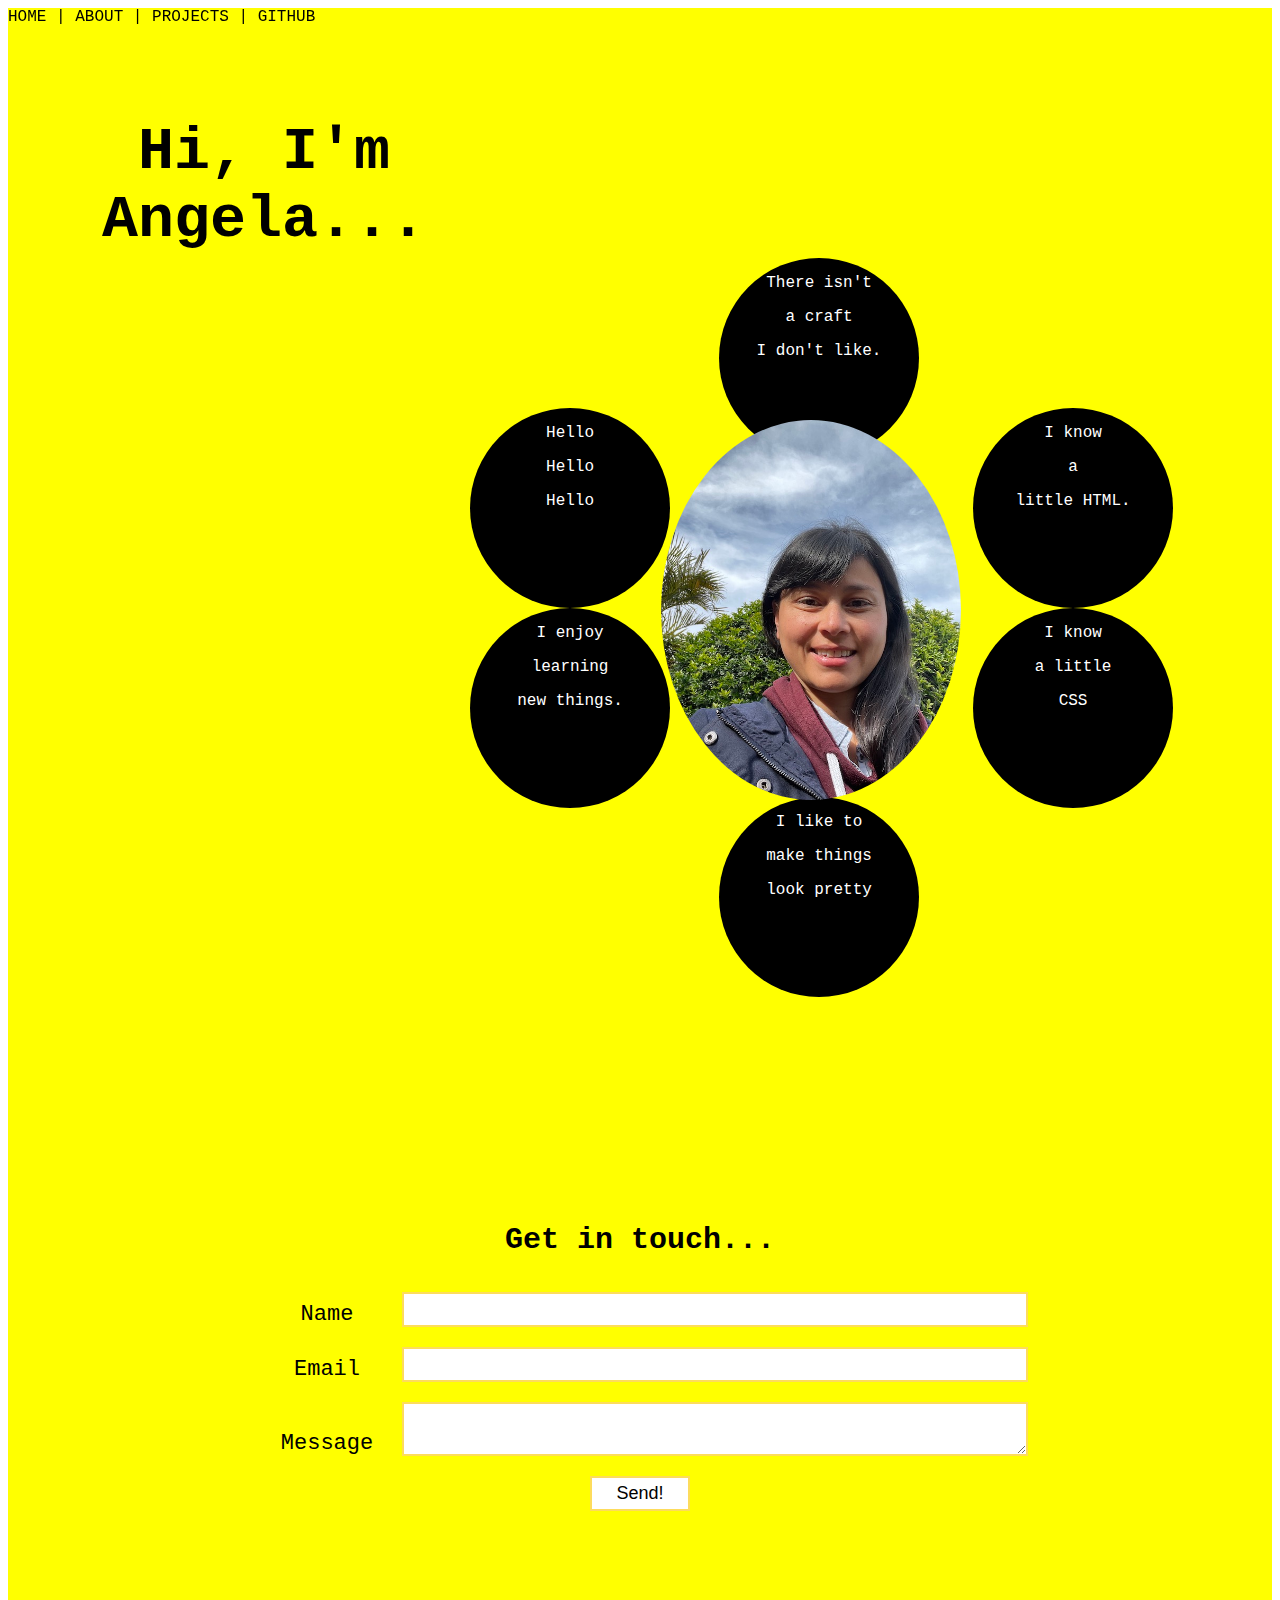
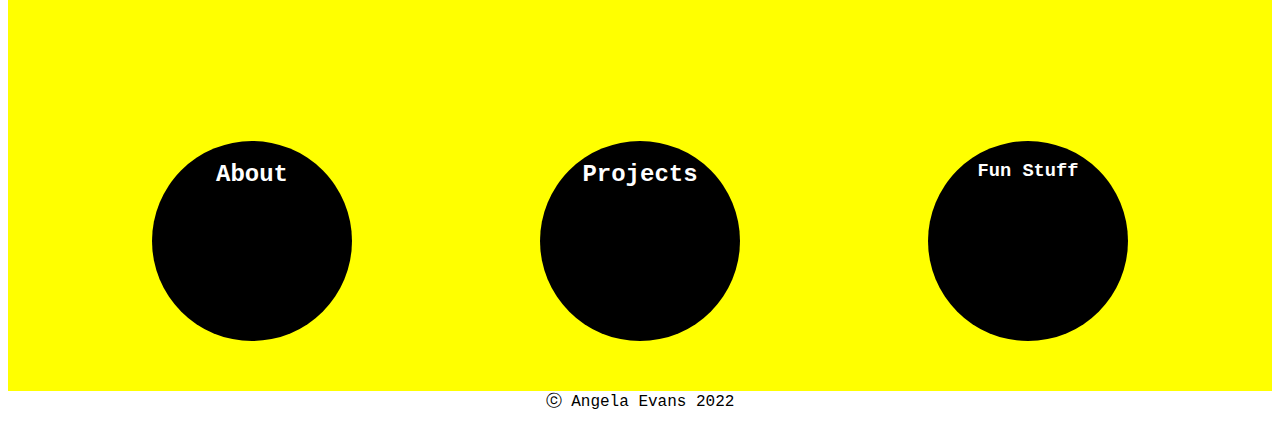
==== index.html @ 1598e125 "Final changes" ====
<!DOCTYPE html>
<html lang="en">
    <head>
        <meta charset="UTF-8">
        <meta http-equiv="X-UA-Compatible" content="IE=edge">
        <meta name="viewport" content="width=device-width, initial-scale=1.0">
        <title>Portfolio - Angela Evans</title>
        <link rel="stylesheet" href="styles.css" />
    </head>

    <body>
        <header>
            <nav>
                <a href="index.html">HOME</a> |
                <a href="about.html"> ABOUT </a> |
                <a href="projects.html"> PROJECTS </a> |
                <a href="https://github.com/Angela11223344/Angela11223344.github.io.git"> GITHUB <a> 
            </nav>
        </header>
    <main>
        <section class="intro">
            <div id="header-text">
                <h1> Hi, I'm Angela...</h1>
            </div>

            <section id="top" class="outer">
                <div class="circle"> 
                    <p>Hello</p>
                    <p>Hello</p> 
                    <p>Hello</p>
                </div>
               
                <div class="circle">
                    <p>I enjoy</p>
                    <p>learning</p>
                    <p>new things.</p>
                </div>
            </section>

            <section class="middle">
                <div class="circle">
                    <p>There isn't</p>
                    <p>a craft</p>
                    <p>I don't like.</p>
                </div>
                <div class="middle-div">
                <img src="Images/angela.JPG" alt="Angela">
                </div>
                <div class="circle">
                    <p>I like to</p>
                    <p>make things</p>
                    <p>look pretty</p>
                </div>
            </section>

            <section id="bottom" class="outer">
            <div class="circle">
                <p>I know</p>
                <p>a</p>
                <p>little HTML.</p>
            </div>
            <div class="circle">
                <p>I know</p>
                <p>a little</p>
                <p>CSS</p>
            </div>
            </section>

        </section>

        <section id="form-background">
            <h2> Get in touch... </h2>
                <form action="" method="">
                    <div class="form-item">        
                        <label for="name">Name</label>        
                        <input type="text" id="name" name="name">    
                        </div>    
                    <div class="form-item">        
                        <label for="mail">Email</label>        
                        <input type="email" id="mail" name="email">    
                    </div>    
                    <div class="form-item">        
                        <label for="message">Message</label>        
                        <textarea id="message" name="message"></textarea>
                    </div>
                    <div class="form-item">
                        <button type= submit">Send!</button>
                    </div>
                </form>
        </section>

        <section class="page-links">
            <div class="circle-link">
        <h2> About </h2>       
            </div>

            <div class="circle-link">    
        <h2> Projects </h2>        
            </div>

            <div class="circle-link">
        <h3> Fun Stuff </h3>

            </div>
        </section>

    </body>

    </main>

    <footer> ⓒ Angela Evans 2022 </footer>
    
</html>
---- styles.css ----
html {
    font-family: 'Courier New', Courier, monospace;
}

nav {
    position: fixed;
}

nav a {
    text-decoration: none;
    color: black;
}

#header-text {
    color: black;
    font-size: 30px;
    text-align: center;
    padding: 20px;
}

.intro {
    /*background-image: linear-gradient( #b4ffe5, blue);*/
    background-color: yellow;
    height: 120vh;
    padding: 50px;
    display: flex;
}

.circle {
    border-radius: 50%;
    width: 200px;
    height: 200px;
    background-color: black;
    color: white;
    text-align: center;
    display: inline-block;
}

.circle-link {
    border-radius: 50%;
    width: 200px;
    height: 200px;
    background-color: black;
    color: white;
    text-align: center;
    display: inline-block;
}

img {
    border-radius: 50%;
    height: 380px;
    width: 300px;
    left: -30px;
    padding: 2px;
    margin-top: -40px;
    margin-left: -30px;
    margin-right: -20px;
    margin-bottom: -10px;
    z-index: 6;
    position: relative;
}

.middle {
    z-index: 6;
    justify-content: space-between;
    margin: 200px auto 50px auto;
}

.outer {
    justify-content: space-around;
    margin: 20px auto 20px auto; 
}

#top {
    justify-content: space-around;
    margin: 350px auto 400px auto;
}

#bottom {
    justify-content: space-around;
    margin: 350px auto 400px auto;
   
}

.page-links {
    display: flex;
    justify-content: space-around;
    align-items: flex-end;
    background-color: yellow;
    height: 40vh;
    padding: 50px;
}

#form-background {
    background-color: yellow;
    padding: 10px;
    font-size: 20px;
    text-align: center;
}

form {
    width: auto;
    background-color: yellow;
}

.form-item {
    display: flex;
    justify-content: center;
    align-items: flex-end;
    padding: 10px;
}

.form-item label {
    flex-basis: 150px;
    font-size: 22px;
}

.form-item input,
.form-item textarea {
    flex-basis: 50%;
    border: 2px solid #FDDC5C;
}

.form-item input:hover,
.form-item textarea:hover {
    border: 2px solid black;
}

.form-item input,
.form-item textarea,
.form-item button {
    border: 2px solid #FDDC5C;
    background-color: #FFF;
    padding: 5px;
    font-size: 18px;
}

.form-item button:hover {
    border: 2px solid black;
    background-color: black;
    color: #FFF;
}

.form-item button {
    width: 100px;
}

footer {
    text-align: center;
}

/* Projects Page CSS*/

 .background {
    background-color: yellow;
}

#projects {
    display: flex;
    justify-content: center;
    align-content: space-around;
}

/* About-page*/

#about-text {
    text-align: center;
    font-size: 30px;
    padding: 50px;
}

@media (max-width: 600px) {
    
    nav {
        font-size: 8px;
    }

    #header-text {
        font-size: 15px;
    }

    .circle {
        width: 90px;
        height: 90px;
        font-size: 10px;
        text-align: center;
    }

    .circle-link {
        width: 90px;
        height: 90px;
        font-size: 5px;
        text-align: center;
    }

    .intro {
        /*background-image: linear-gradient( #b4ffe5, blue);*/
        background-color: yellow;
        height: 100vh;
        padding: 50px;
    }

    img {
        height: 150px;
        width: 110px;
        top: 200px;
        left: 190px;
        margin-top: -200px;
        margin-left: -180px;
        margin-right: 50px;
        margin-bottom: 190px;
        z-index: 6;
        position: relative;
    }

    .middle {
        margin-top: 110px;
        margin-left: -760px;
    }

    #top {
        margin-top: 200px;
        margin-right: 470px;
    }

    #bottom {
        margin-top: 200px;
        margin-left: -150px;
   
}

#page-links {
    display:flex;
    justify-content: space-around;
}

footer {
    font-size: 10px;
}

}    

@media (min-width: 900px)  {

    #page-links {
        display: flex;
        align-items: center;
        justify-content: space-around;
        align-items: flex-end;
    }
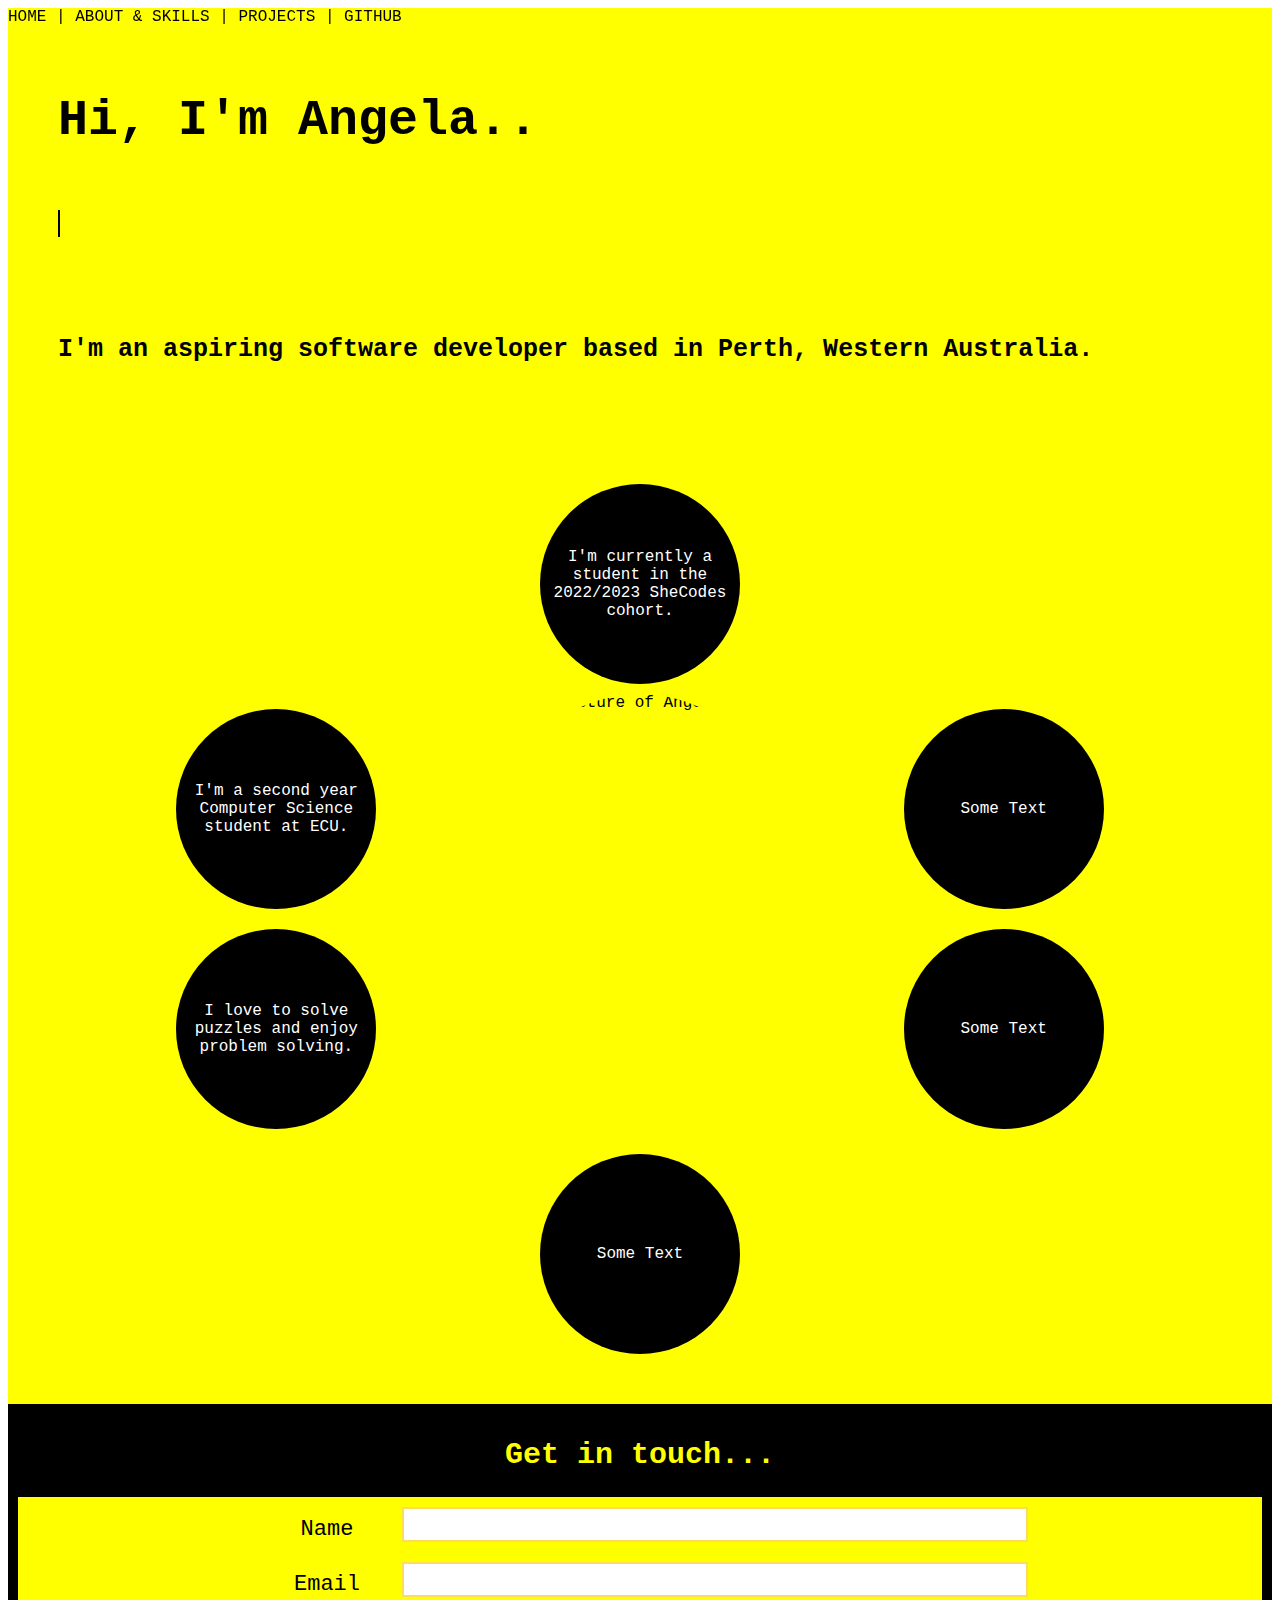
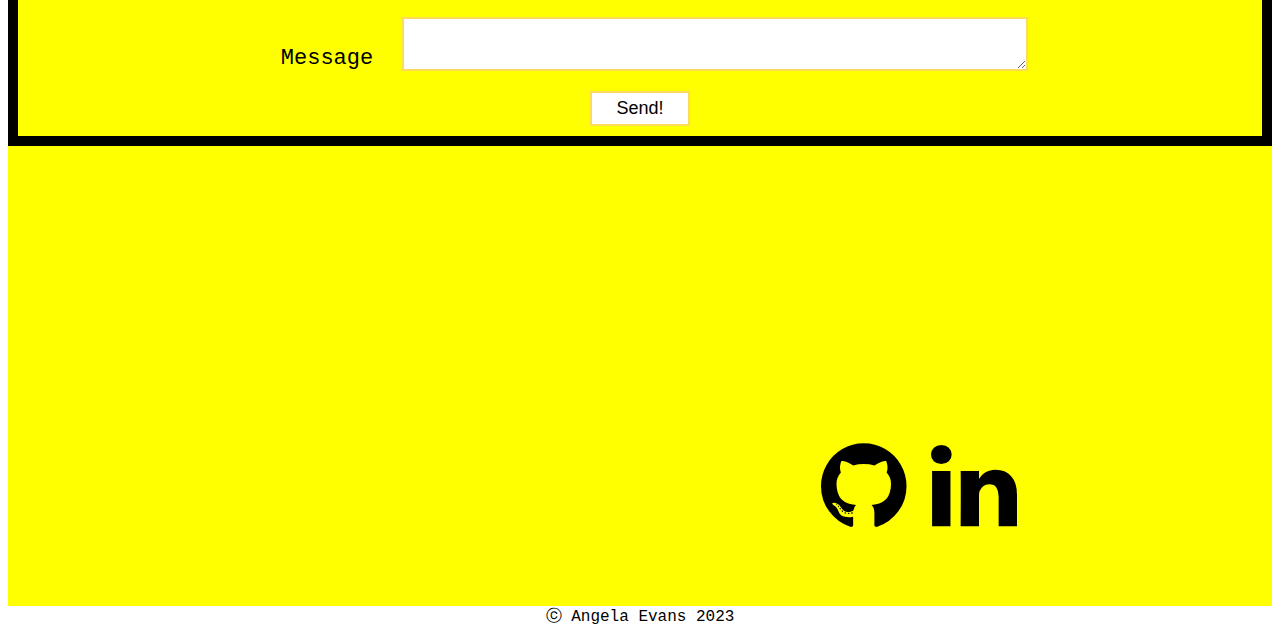
==== commit 46c069e0: "updated portfolio" ====
--- a/index.html
+++ b/index.html
@@ -6,66 +6,64 @@
         <meta name="viewport" content="width=device-width, initial-scale=1.0">
         <title>Portfolio - Angela Evans</title>
         <link rel="stylesheet" href="styles.css" />
+        <link rel="stylesheet" href="https://cdnjs.cloudflare.com/ajax/libs/font-awesome/4.7.0/css/font-awesome.min.css">
     </head>
 
     <body>
         <header>
             <nav>
                 <a href="index.html">HOME</a> |
-                <a href="about.html"> ABOUT </a> |
+                <a href="about.html"> ABOUT & SKILLS </a> |
                 <a href="projects.html"> PROJECTS </a> |
                 <a href="https://github.com/Angela11223344/Angela11223344.github.io.git"> GITHUB <a> 
             </nav>
         </header>
     <main>
-        <section class="intro">
-            <div id="header-text">
-                <h1> Hi, I'm Angela...</h1>
+        <section>
+            <div class="intro-text">
+                <h1> Hi, I'm Angela..</h1>
+            </div>
+            <div class="intro-text container">
+                <p class="typed"> ..and welcome to my portfolio page!</p>
+
+            </div>
+            <div>
+                <h2 class="intro-text"> I'm an aspiring software developer based in Perth, Western Australia.</h2>
+            </div>
+            <div class="row-1">
+                <div class="circle grow"> 
+                    <p>I'm currently a student in the 2022/2023 SheCodes cohort.</p>
+                </div>
+            </div>
+            <div class="row-2">
+                <div class="circle-col">
+                    <div class="circle grow">
+                        <p>I'm a second year Computer Science student at ECU.</p>
+                    </div>
+                    <div class="circle grow">
+                        <p>I love to solve puzzles and enjoy problem solving.</p>
+                    </div>
+                </div>
+
+                <div class="center-img">
+                    <img src="Images/angela2.jpeg" alt="Profile picture of Angela Evans">
+                </div>
+
+                <div class="circle-col">
+                    <div class="circle grow">
+                        <p>Some Text</p>
+                    </div>
+                    <div class="circle grow">
+                        <p>Some Text</p>
+                    </div>
+                </div>
             </div>
 
-            <section id="top" class="outer">
-                <div class="circle"> 
-                    <p>Hello</p>
-                    <p>Hello</p> 
-                    <p>Hello</p>
+            <div class="row-1">
+                <div class="circle grow">
+                <p>Some Text</p>
                 </div>
-               
-                <div class="circle">
-                    <p>I enjoy</p>
-                    <p>learning</p>
-                    <p>new things.</p>
-                </div>
-            </section>
-
-            <section class="middle">
-                <div class="circle">
-                    <p>There isn't</p>
-                    <p>a craft</p>
-                    <p>I don't like.</p>
-                </div>
-                <div class="middle-div">
-                <img src="Images/angela.JPG" alt="Angela">
-                </div>
-                <div class="circle">
-                    <p>I like to</p>
-                    <p>make things</p>
-                    <p>look pretty</p>
-                </div>
-            </section>
-
-            <section id="bottom" class="outer">
-            <div class="circle">
-                <p>I know</p>
-                <p>a</p>
-                <p>little HTML.</p>
             </div>
-            <div class="circle">
-                <p>I know</p>
-                <p>a little</p>
-                <p>CSS</p>
-            </div>
-            </section>
-
         </section>
 
         <section id="form-background">
@@ -84,30 +82,29 @@
                         <textarea id="message" name="message"></textarea>
                     </div>
                     <div class="form-item">
-                        <button type= submit">Send!</button>
+                        <button type="submit">Send!</button>
                     </div>
                 </form>
         </section>
 
+
         <section class="page-links">
-            <div class="circle-link">
-        <h2> About </h2>       
+            <div class="center-icons">
+                <div>
+                    <a href="https://github.com/Angela11223344"><i class="fa fa-github fa_custom fa"></i>      
+                </div>
+
+                <div>
+                <a href="www.linkedin.com/in/angela-evans-5bba58257" class="fa fa-linkedin"></a>
+                </div>
             </div>
 
-            <div class="circle-link">    
-        <h2> Projects </h2>        
-            </div>
-
-            <div class="circle-link">
-        <h3> Fun Stuff </h3>
-
-            </div>
         </section>
 
     </body>
 
     </main>
 
-    <footer> ⓒ Angela Evans 2022 </footer>
+    <footer> ⓒ Angela Evans 2023 </footer>
     
 </html>--- a/styles.css
+++ b/styles.css
@@ -18,12 +18,44 @@
     padding: 20px;
 }
 
-.intro {
+.intro-text {
     /*background-image: linear-gradient( #b4ffe5, blue);*/
     background-color: yellow;
-    height: 120vh;
-    padding: 50px;
-    display: flex;
+    height: 12vh;
+    padding: 10px;
+    display: flex;
+    font-size: 25px;
+}
+
+.container{
+    display: inline-block;
+    font-family: "Courier New";
+    font-size: 24px;
+}
+  
+.typed {
+    overflow: hidden;
+    white-space: nowrap;
+    border-right: 2px solid;
+    width: 0;
+    animation: typing 2.5s steps(30, end) forwards, blinking 1s infinite;
+}
+    
+@keyframes typing {
+    from { width: 0 }
+    to { width: 100% }
+}
+
+@keyframes blinking {
+    0% {border-color: transparent}
+    50% {border-color: black}
+    100% {border-color: transparent}
+}
+  
+
+section {
+    background-color: yellow;
+    padding: 40px;
 }
 
 .circle {
@@ -33,7 +65,50 @@
     background-color: black;
     color: white;
     text-align: center;
-    display: inline-block;
+    display: flex;
+    align-items: center;
+    justify-content: center;
+    margin: 10px;
+}
+
+.row-1 {
+    display: flex;
+    justify-content: center;
+}
+
+.row-2 {
+    display: flex;
+    justify-content: space-around;
+    align-items: center;
+    max-width: 1000px;
+    margin: auto;
+}
+
+.row-2 .circle-col {
+    display:flex;
+    flex-direction:column;
+    width:30%;
+    align-items:center;
+}
+
+.center-img {
+    width:50%;
+    display:flex;
+    justify-content:center;
+    z-index:5;
+}
+
+.center-img img{
+    height:450px;
+    width:350px;
+    border-radius:60%;
+}
+
+.grow:hover
+{
+    -webkit-transform: scale(1.3);
+    -ms-transform: scale(1.3);
+    transform: scale(1.3);
 }
 
 .circle-link {
@@ -43,43 +118,16 @@
     background-color: black;
     color: white;
     text-align: center;
-    display: inline-block;
-}
-
-img {
-    border-radius: 50%;
-    height: 380px;
-    width: 300px;
-    left: -30px;
-    padding: 2px;
-    margin-top: -40px;
-    margin-left: -30px;
-    margin-right: -20px;
-    margin-bottom: -10px;
-    z-index: 6;
-    position: relative;
-}
-
-.middle {
-    z-index: 6;
-    justify-content: space-between;
-    margin: 200px auto 50px auto;
-}
-
-.outer {
-    justify-content: space-around;
-    margin: 20px auto 20px auto; 
-}
-
-#top {
-    justify-content: space-around;
-    margin: 350px auto 400px auto;
-}
-
-#bottom {
-    justify-content: space-around;
-    margin: 350px auto 400px auto;
-   
+    display: flex;
+    align-items: center;
+    justify-content: center;
+    margin: 10px;
+    
+}
+
+.circle-link a {
+    color: white;
+    font-size: 25px;
 }
 
 .page-links {
@@ -89,13 +137,39 @@
     background-color: yellow;
     height: 40vh;
     padding: 50px;
+    font-size: 100px;
+    text-align: center;
+}
+
+.fa {
+    padding: 20px;
+    font-size: 30px;
+    width: 30px;
+    text-align: center;
+    text-decoration: none;
+    border-radius: 50%;
+}
+
+.fa:hover {
+    opacity: 0.7;
+}
+
+.fa-github {
+    color: black;
+}
+
+.fa-linkedin {
+    color: black;
 }
 
 #form-background {
-    background-color: yellow;
+    background-color: black;
     padding: 10px;
     font-size: 20px;
     text-align: center;
+    color: yellow;
+    max-width: auto;
+    background-position: center;
 }
 
 form {
@@ -108,6 +182,7 @@
     justify-content: center;
     align-items: flex-end;
     padding: 10px;
+    color: black;
 }
 
 .form-item label {
@@ -149,6 +224,13 @@
     text-align: center;
 }
 
+.center-icons {
+    display: flex;
+    column-gap: 20px;
+    justify-content: space-evenly;
+    flex-wrap: wrap;
+}
+
 /* Projects Page CSS*/
 
  .background {
@@ -158,7 +240,7 @@
 #projects {
     display: flex;
     justify-content: center;
-    align-content: space-around;
+    align-content: space-between;
 }
 
 /* About-page*/
@@ -167,12 +249,13 @@
     text-align: center;
     font-size: 30px;
     padding: 50px;
+    max-width: 1200px;
 }
 
 @media (max-width: 600px) {
     
     nav {
-        font-size: 8px;
+        font-size: 12px;
     }
 
     #header-text {
@@ -193,50 +276,41 @@
         text-align: center;
     }
 
-    .intro {
+    .intro-text {
         /*background-image: linear-gradient( #b4ffe5, blue);*/
         background-color: yellow;
-        height: 100vh;
+        height: 20vh;
         padding: 50px;
     }
 
-    img {
-        height: 150px;
-        width: 110px;
-        top: 200px;
-        left: 190px;
-        margin-top: -200px;
-        margin-left: -180px;
-        margin-right: 50px;
-        margin-bottom: 190px;
-        z-index: 6;
-        position: relative;
-    }
-
-    .middle {
-        margin-top: 110px;
-        margin-left: -760px;
-    }
-
-    #top {
-        margin-top: 200px;
-        margin-right: 470px;
-    }
-
-    #bottom {
-        margin-top: 200px;
-        margin-left: -150px;
-   
-}
-
-#page-links {
-    display:flex;
-    justify-content: space-around;
-}
-
-footer {
-    font-size: 10px;
-}
+    .center-img {
+        width:20%;
+        display:flex;
+        justify-content:center;
+        z-index:5;
+    }
+        
+    .center-img img{
+        height:150px;
+        width:150px;
+        border-radius:40%;
+    }
+
+    /* About-page*/
+
+    #about-text {
+        text-align: center;
+        font-size: 15px;
+        padding: 6px;
+    }
+
+    #page-links {
+        display:flex;
+    }
+
+    footer {
+        font-size: 10px;
+    }
 
 }    
 
@@ -247,4 +321,5 @@
         align-items: center;
         justify-content: space-around;
         align-items: flex-end;
-    }+    }
+}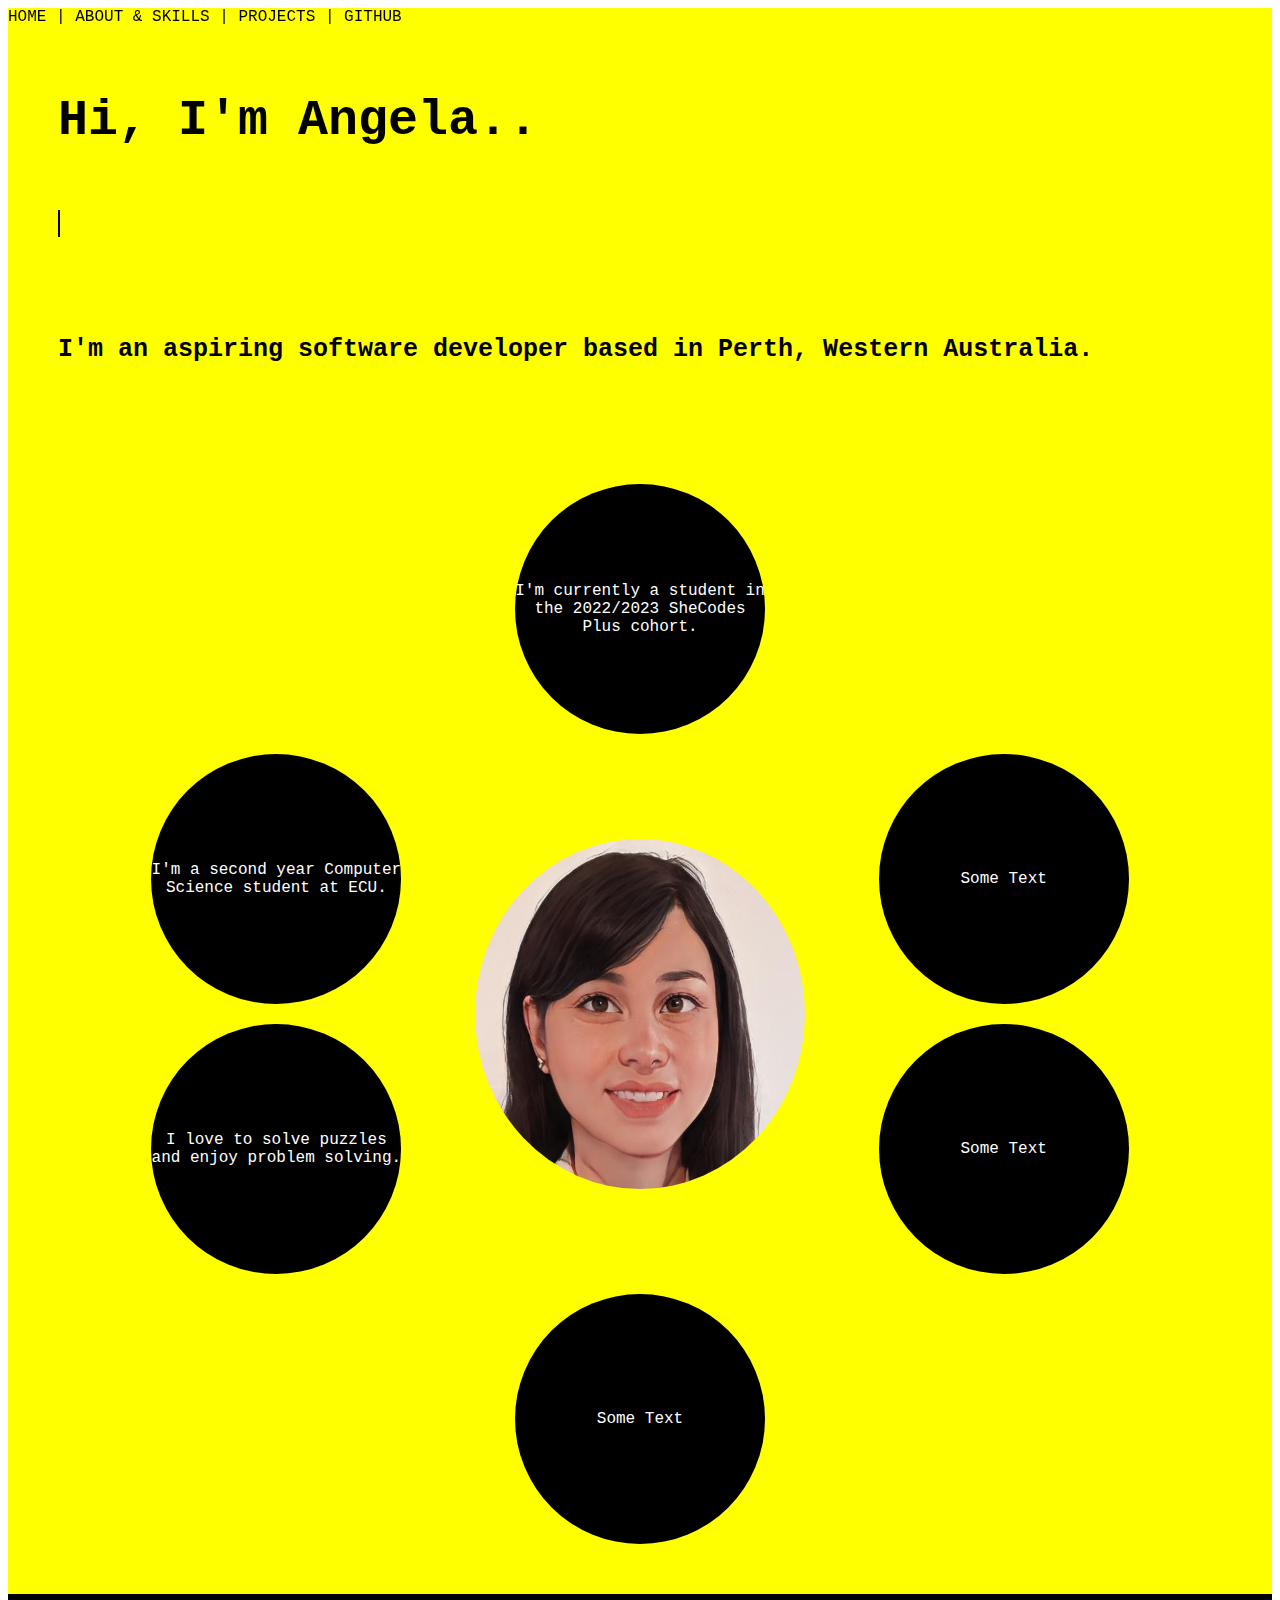
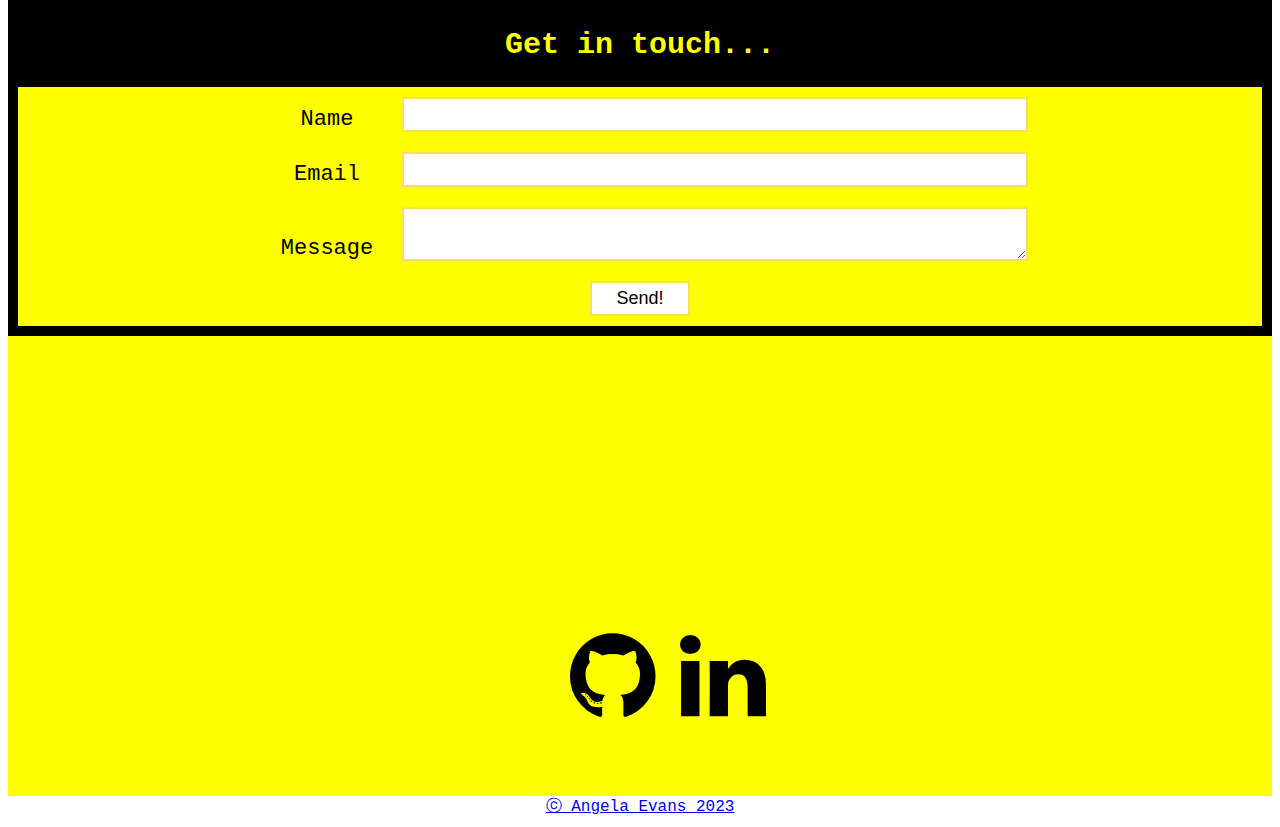
==== commit 50e8f918: "Added profile photo and formatting" ====
--- a/index.html
+++ b/index.html
@@ -32,7 +32,7 @@
             </div>
             <div class="row-1">
                 <div class="circle grow"> 
-                    <p>I'm currently a student in the 2022/2023 SheCodes cohort.</p>
+                    <p>I'm currently a student in the 2022/2023 SheCodes Plus cohort.</p>
                 </div>
             </div>
             <div class="row-2">
@@ -46,7 +46,7 @@
                 </div>
 
                 <div class="center-img">
-                    <img src="Images/angela2.jpeg" alt="Profile picture of Angela Evans">
+                    <img src="images/PhotoOfAngela.jpg" alt="Profile picture of Angela Evans">
                 </div>
 
                 <div class="circle-col">
@@ -95,7 +95,7 @@
                 </div>
 
                 <div>
-                <a href="www.linkedin.com/in/angela-evans-5bba58257" class="fa fa-linkedin"></a>
+                    <a href="https://linkedin.com/in/angela-evans-5bba58257"><i class="fa fa-linkedin"></i>
                 </div>
             </div>
 
--- a/styles.css
+++ b/styles.css
@@ -60,8 +60,8 @@
 
 .circle {
     border-radius: 50%;
-    width: 200px;
-    height: 200px;
+    width: 250px;
+    height: 250px;
     background-color: black;
     color: white;
     text-align: center;
@@ -99,8 +99,8 @@
 }
 
 .center-img img{
-    height:450px;
-    width:350px;
+    height:350px;
+    width:330px;
     border-radius:60%;
 }
 
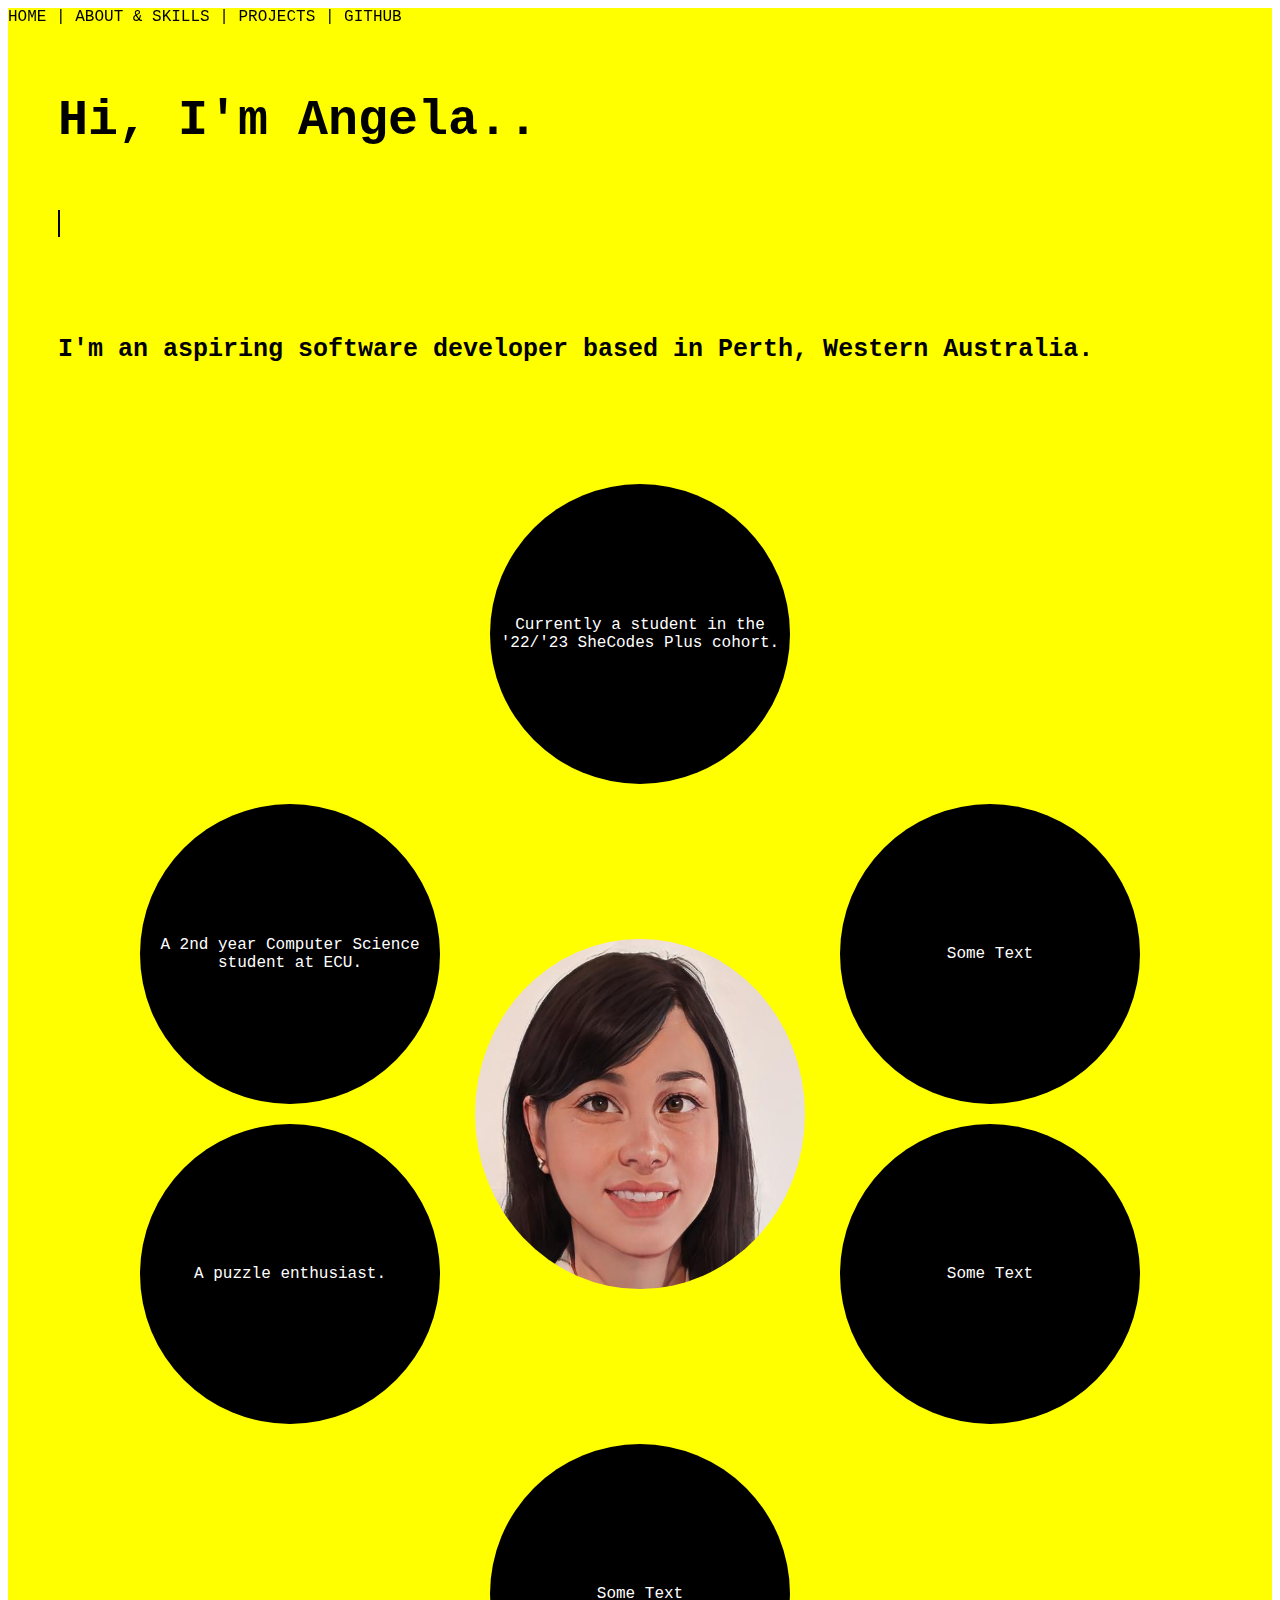
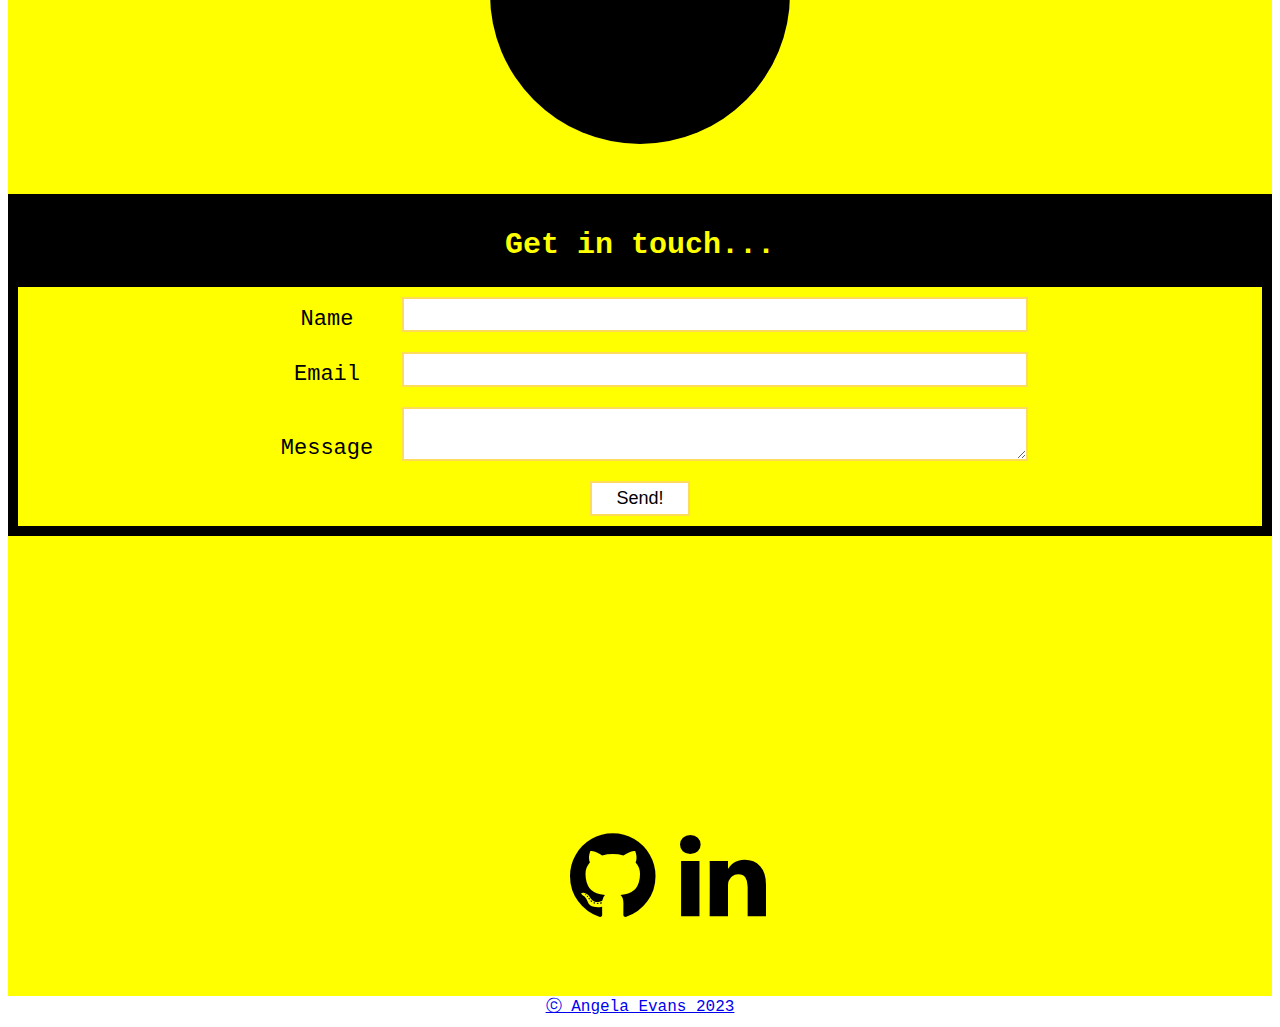
==== commit c4ac7eab: "Added project links and pictures" ====
--- a/index.html
+++ b/index.html
@@ -32,16 +32,16 @@
             </div>
             <div class="row-1">
                 <div class="circle grow"> 
-                    <p>I'm currently a student in the 2022/2023 SheCodes Plus cohort.</p>
+                    <p>Currently a student in the '22/'23 SheCodes Plus cohort.<p>
                 </div>
             </div>
             <div class="row-2">
                 <div class="circle-col">
                     <div class="circle grow">
-                        <p>I'm a second year Computer Science student at ECU.</p>
+                        <p>A 2nd year Computer Science student at ECU.</p>
                     </div>
                     <div class="circle grow">
-                        <p>I love to solve puzzles and enjoy problem solving.</p>
+                        <p>A puzzle enthusiast.</p>
                     </div>
                 </div>
 
--- a/styles.css
+++ b/styles.css
@@ -60,8 +60,8 @@
 
 .circle {
     border-radius: 50%;
-    width: 250px;
-    height: 250px;
+    width: 300px;
+    height: 300px;
     background-color: black;
     color: white;
     text-align: center;
@@ -231,18 +231,6 @@
     flex-wrap: wrap;
 }
 
-/* Projects Page CSS*/
-
- .background {
-    background-color: yellow;
-}
-
-#projects {
-    display: flex;
-    justify-content: center;
-    align-content: space-between;
-}
-
 /* About-page*/
 
 #about-text {
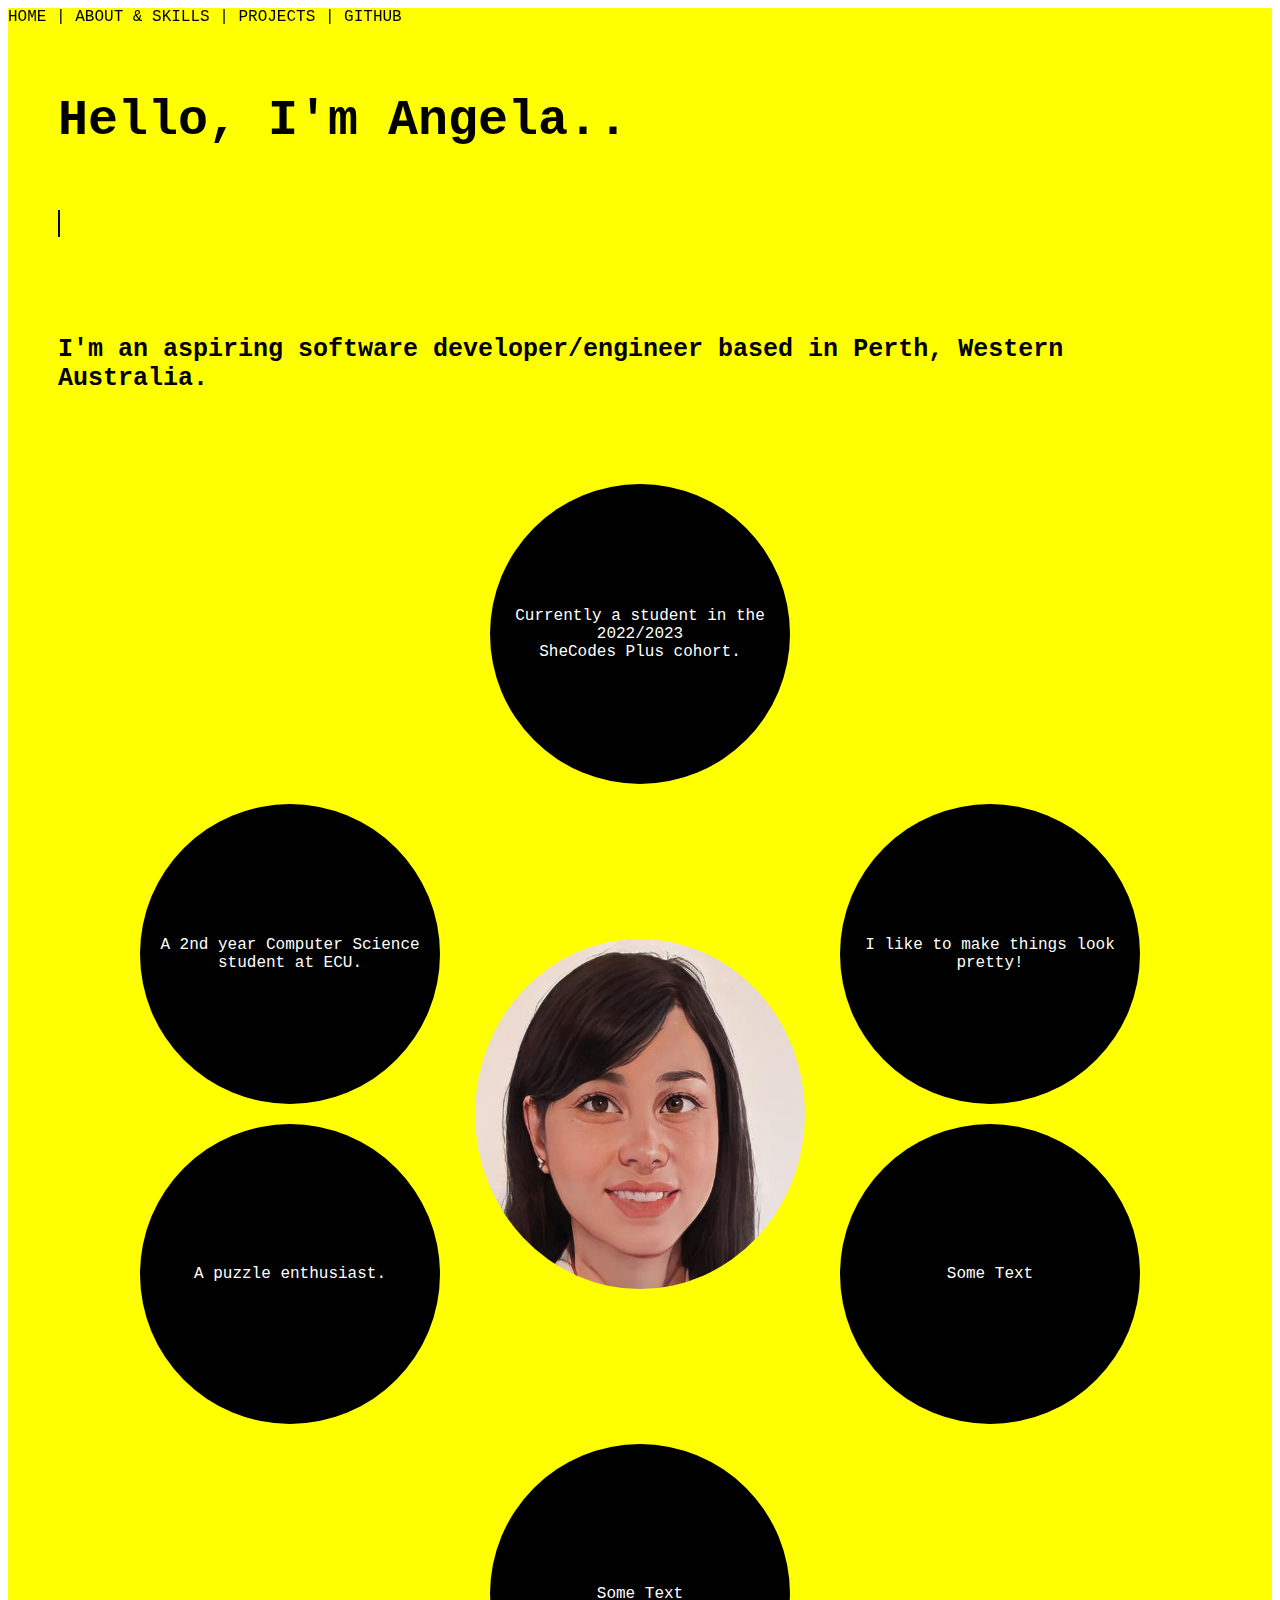
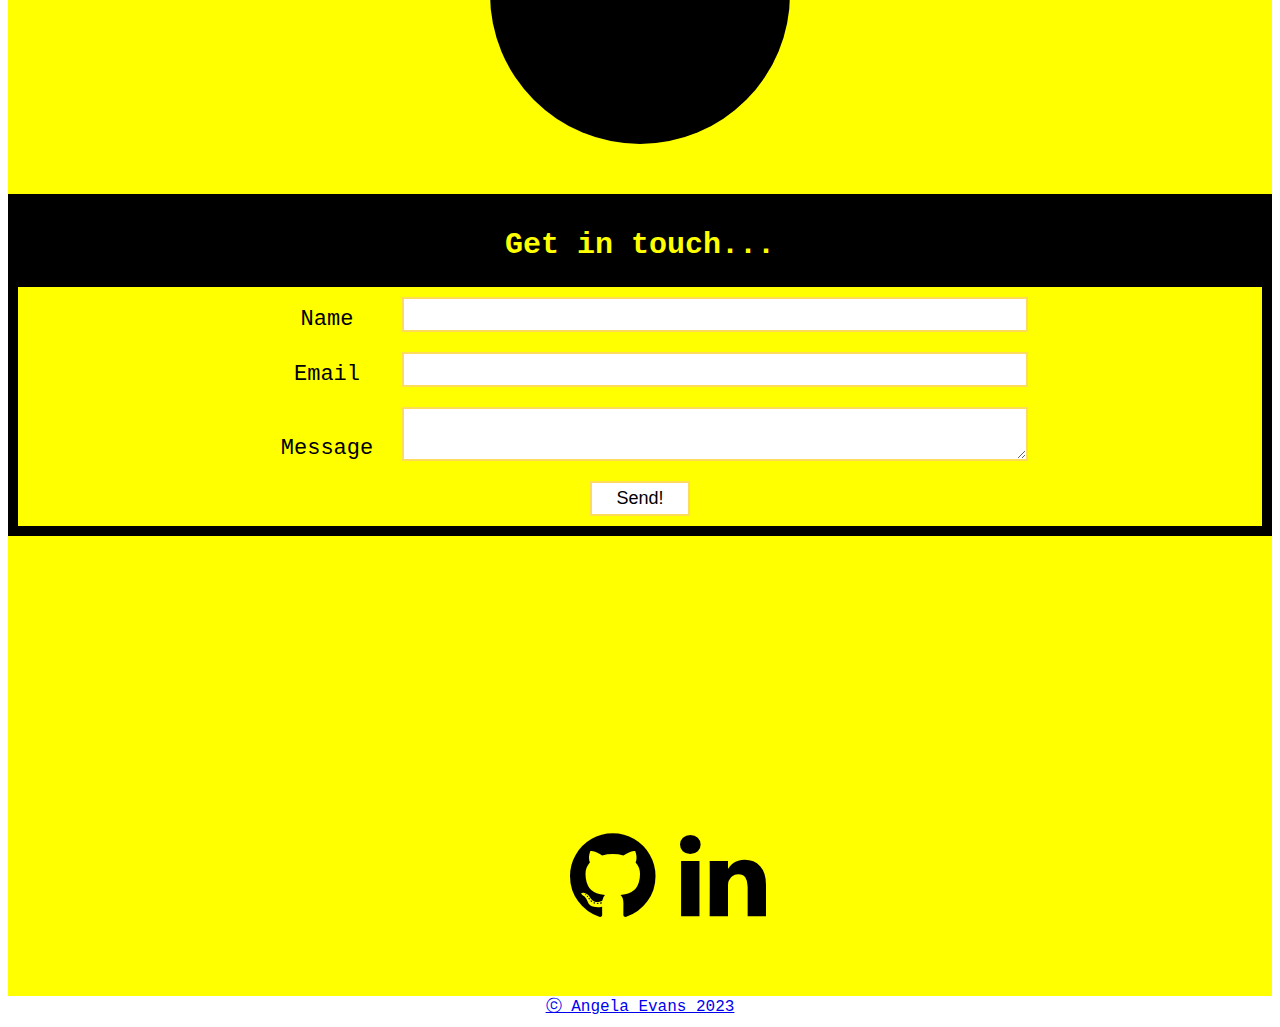
==== commit 89396b32: "Edited page styling" ====
--- a/index.html
+++ b/index.html
@@ -21,18 +21,18 @@
     <main>
         <section>
             <div class="intro-text">
-                <h1> Hi, I'm Angela..</h1>
+                <h1> Hello, I'm Angela..</h1>
             </div>
             <div class="intro-text container">
                 <p class="typed"> ..and welcome to my portfolio page!</p>
 
             </div>
             <div>
-                <h2 class="intro-text"> I'm an aspiring software developer based in Perth, Western Australia.</h2>
+                <h2 class="intro-text"> I'm an aspiring software developer/engineer based in Perth, Western Australia.</h2>
             </div>
             <div class="row-1">
                 <div class="circle grow"> 
-                    <p>Currently a student in the '22/'23 SheCodes Plus cohort.<p>
+                    <p>Currently a student in the 2022/2023<br />SheCodes Plus cohort.<p>
                 </div>
             </div>
             <div class="row-2">
@@ -51,7 +51,7 @@
 
                 <div class="circle-col">
                     <div class="circle grow">
-                        <p>Some Text</p>
+                        <p>I like to make things look pretty!</p>
                     </div>
                     <div class="circle grow">
                         <p>Some Text</p>
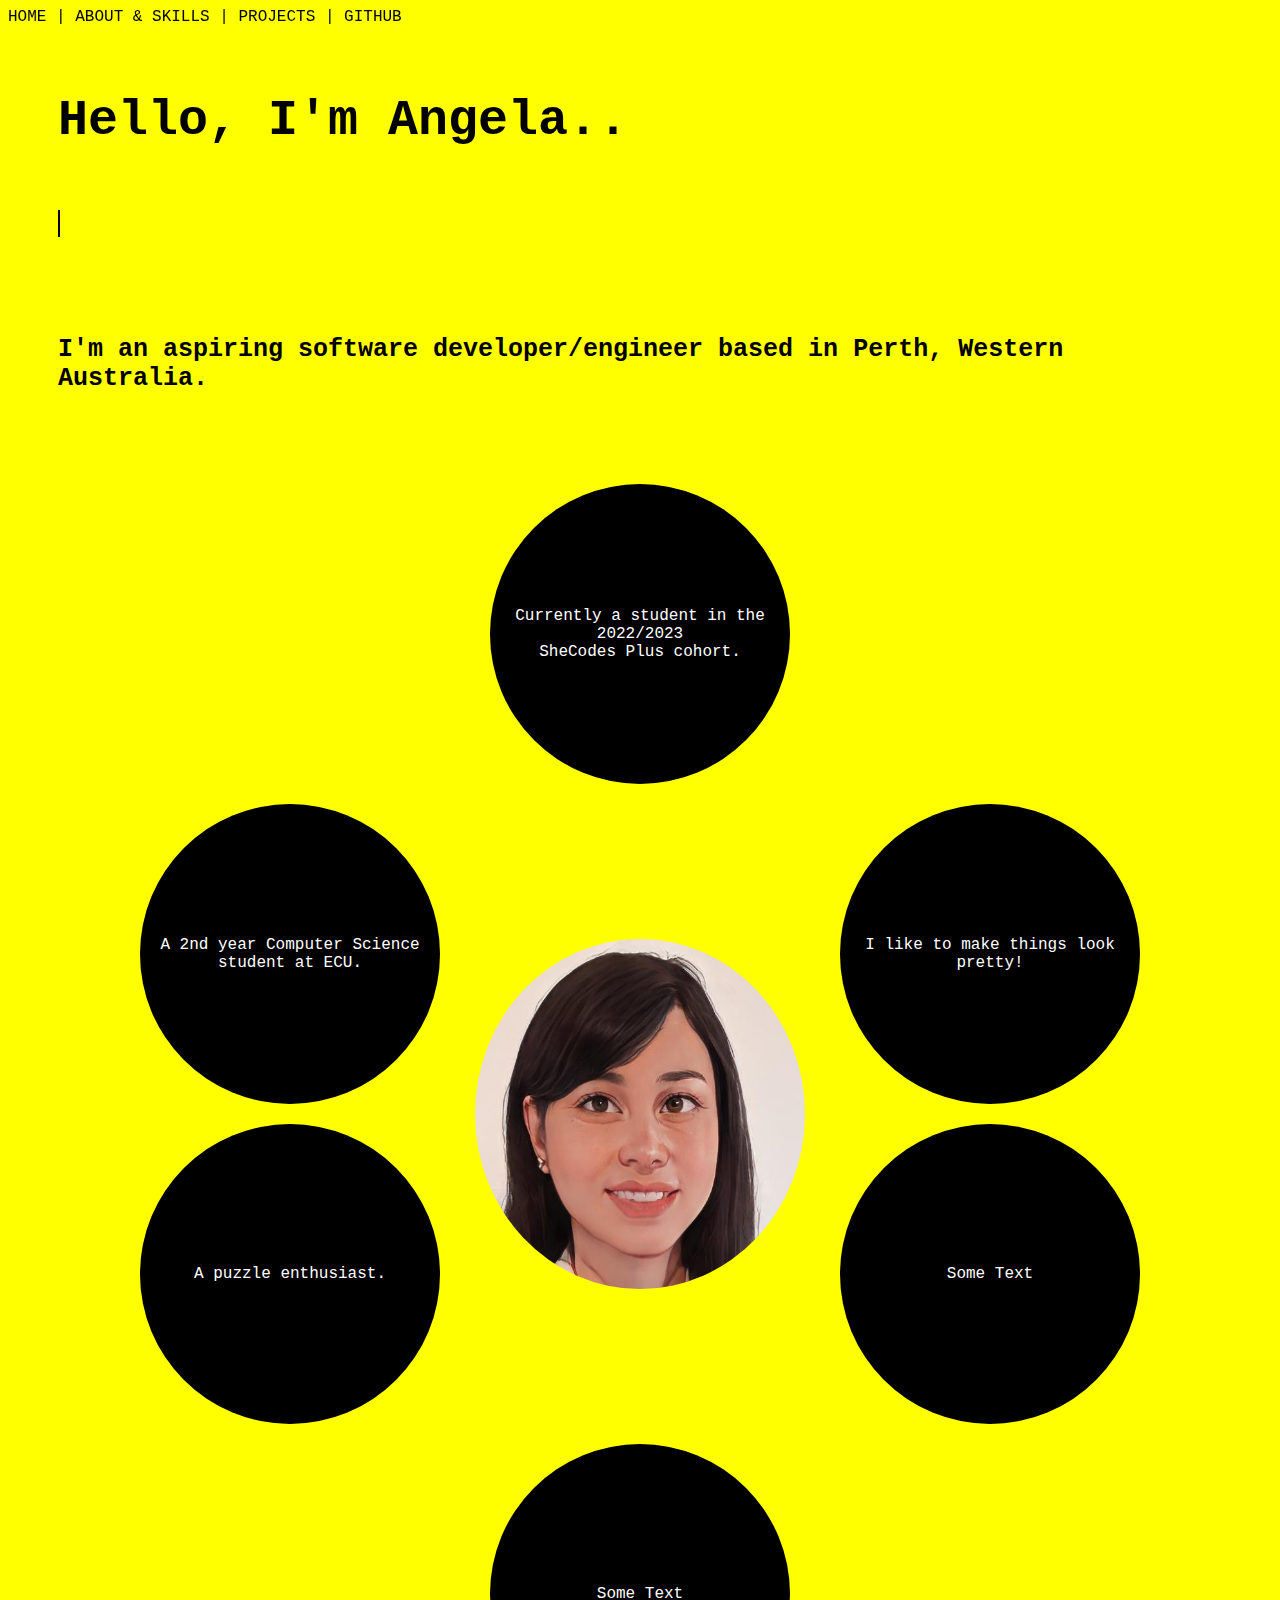
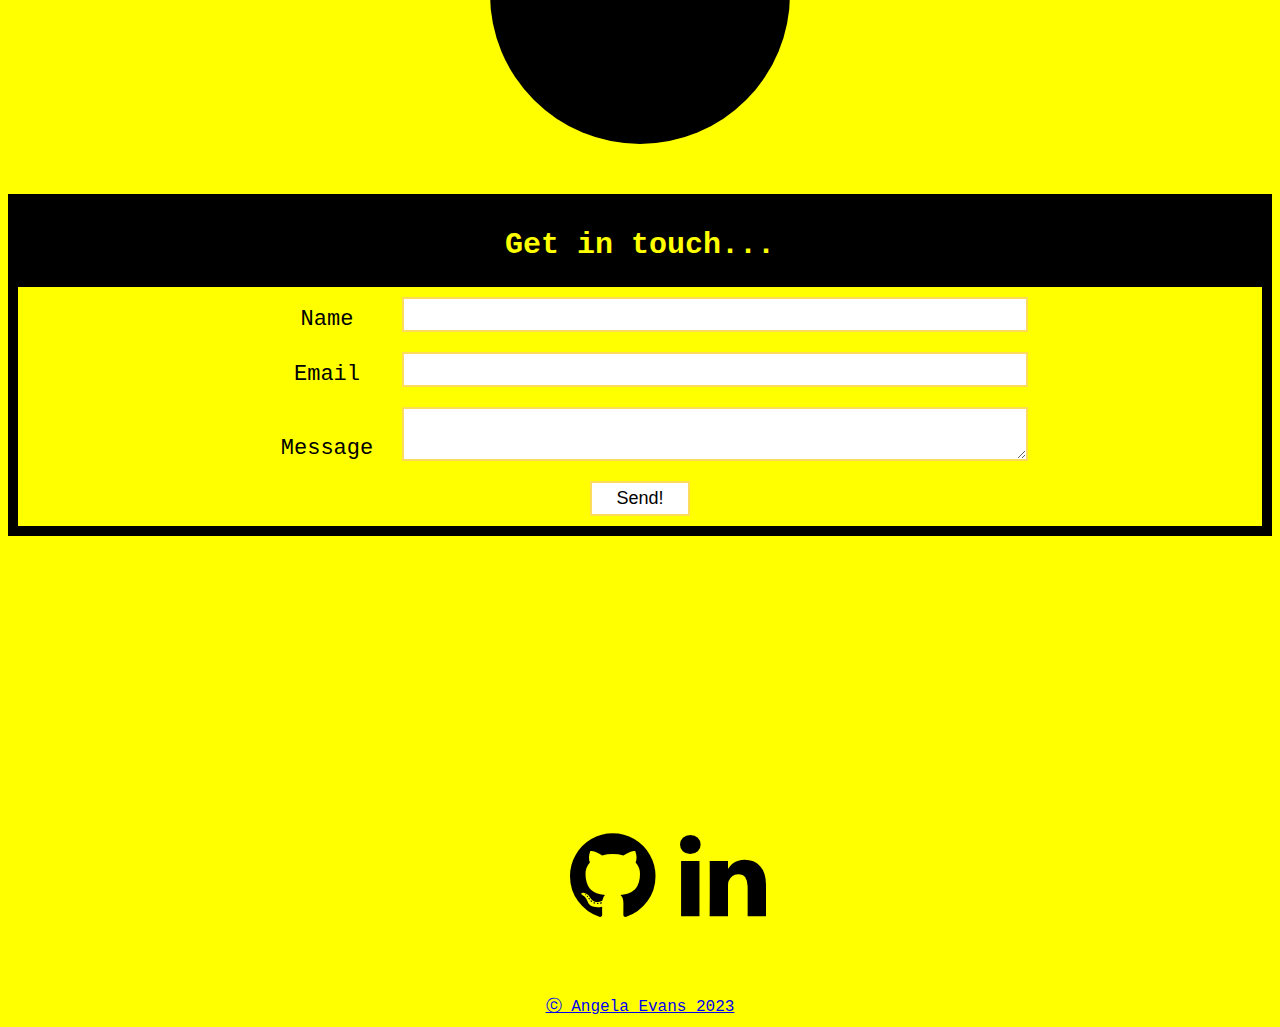
==== commit 4e1f12fa: "Fixed colour border issue and fixed links" ====
--- a/index.html
+++ b/index.html
@@ -9,13 +9,13 @@
         <link rel="stylesheet" href="https://cdnjs.cloudflare.com/ajax/libs/font-awesome/4.7.0/css/font-awesome.min.css">
     </head>
 
-    <body>
+    <body class="background">
         <header>
             <nav>
                 <a href="index.html">HOME</a> |
                 <a href="about.html"> ABOUT & SKILLS </a> |
                 <a href="projects.html"> PROJECTS </a> |
-                <a href="https://github.com/Angela11223344/Angela11223344.github.io.git"> GITHUB <a> 
+                <a href="https://github.com/Angela11223344/Angela11223344.github.io.git" target="_blank"> GITHUB <a> 
             </nav>
         </header>
     <main>
@@ -91,11 +91,11 @@
         <section class="page-links">
             <div class="center-icons">
                 <div>
-                    <a href="https://github.com/Angela11223344"><i class="fa fa-github fa_custom fa"></i>      
+                    <a href="https://github.com/Angela11223344" target="_blank"><i class="fa fa-github fa_custom fa"></i>      
                 </div>
 
                 <div>
-                    <a href="https://linkedin.com/in/angela-evans-5bba58257"><i class="fa fa-linkedin"></i>
+                    <a href="https://linkedin.com/in/angela-evans-5bba58257" target="_blank"><i class="fa fa-linkedin"></i>
                 </div>
             </div>
 
--- a/styles.css
+++ b/styles.css
@@ -1,3 +1,7 @@
+.background {
+    background-color: yellow;
+  }
+
 html {
     font-family: 'Courier New', Courier, monospace;
 }
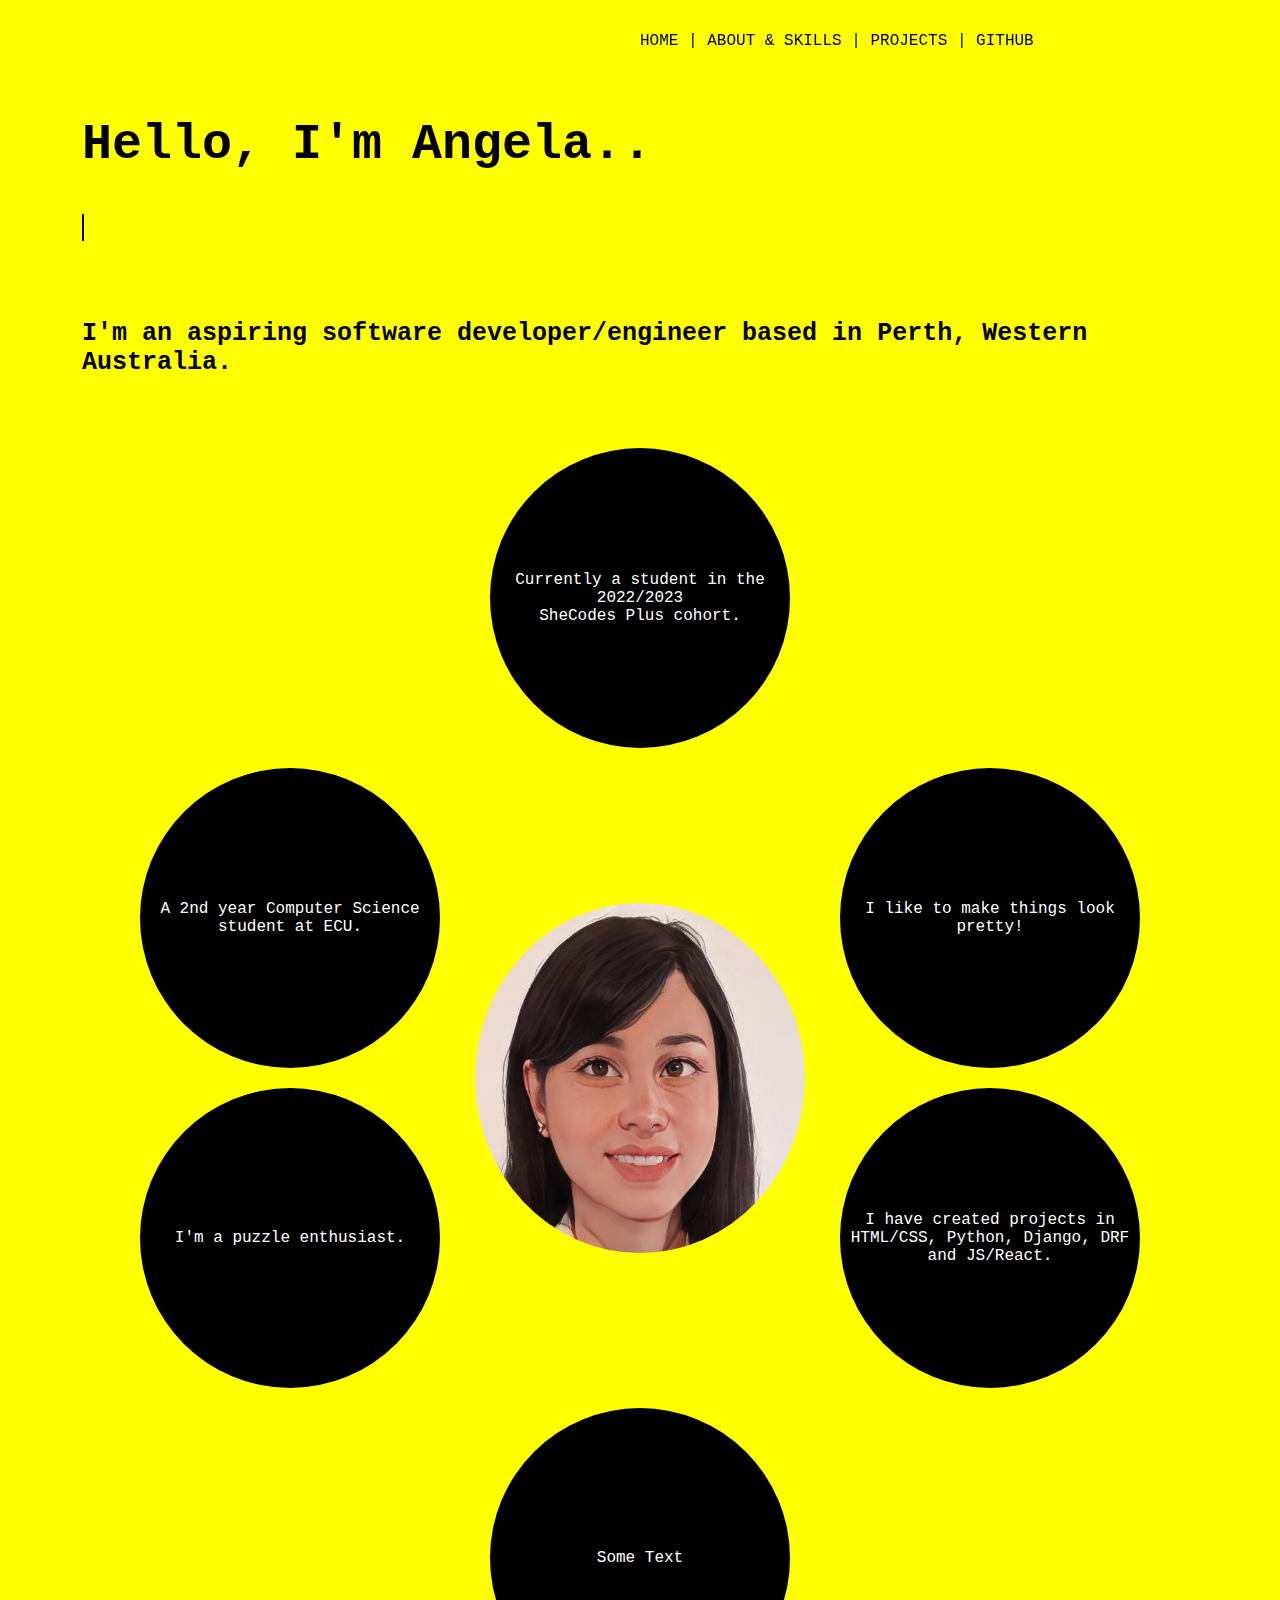
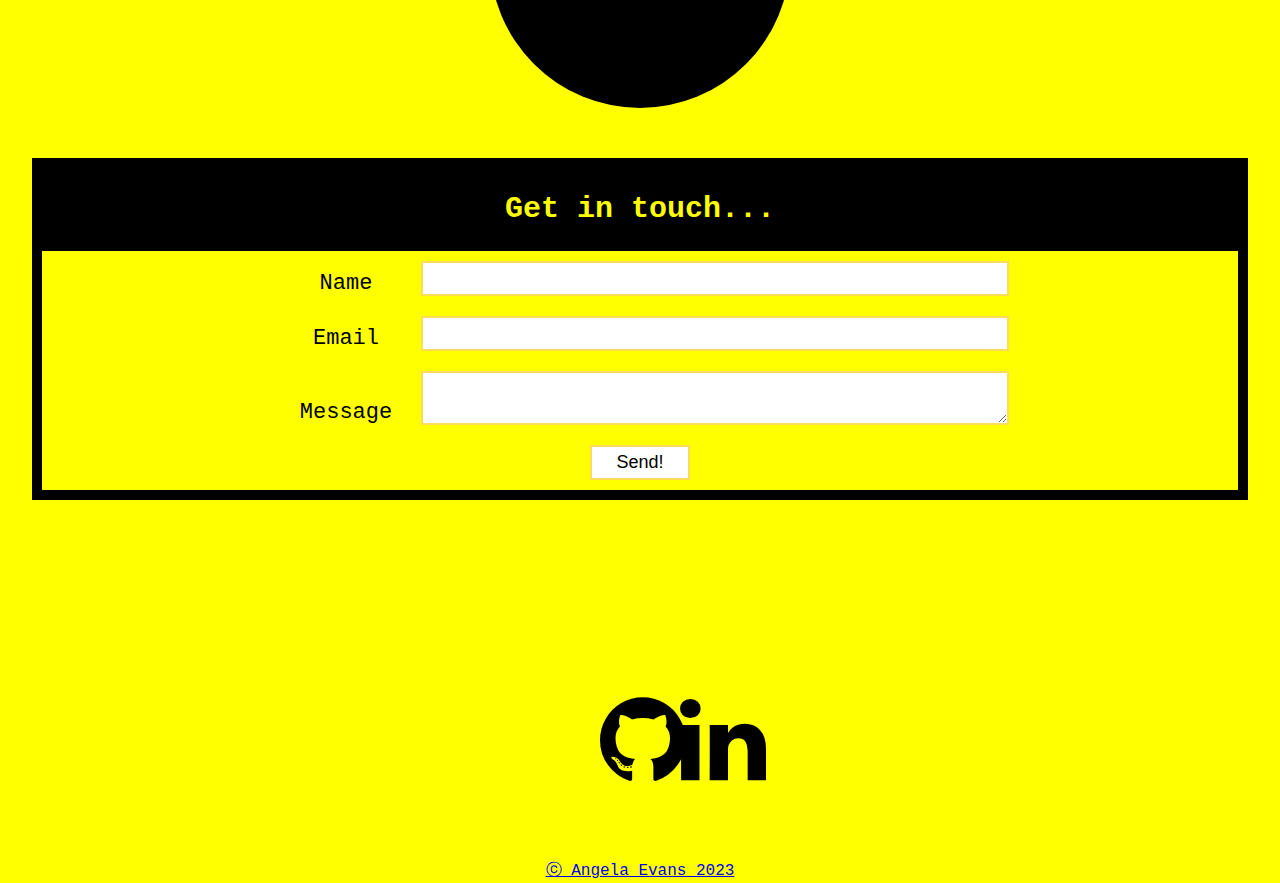
==== commit 6db35d35: "added CSS and projects" ====
--- a/index.html
+++ b/index.html
@@ -8,7 +8,6 @@
         <link rel="stylesheet" href="styles.css" />
         <link rel="stylesheet" href="https://cdnjs.cloudflare.com/ajax/libs/font-awesome/4.7.0/css/font-awesome.min.css">
     </head>
-
     <body class="background">
         <header>
             <nav>
@@ -41,7 +40,7 @@
                         <p>A 2nd year Computer Science student at ECU.</p>
                     </div>
                     <div class="circle grow">
-                        <p>A puzzle enthusiast.</p>
+                        <p>I'm a puzzle enthusiast.</p>
                     </div>
                 </div>
 
@@ -54,7 +53,7 @@
                         <p>I like to make things look pretty!</p>
                     </div>
                     <div class="circle grow">
-                        <p>Some Text</p>
+                        <p>I have created projects in HTML/CSS, Python, Django, DRF and JS/React.</p>
                     </div>
                 </div>
             </div>
--- a/styles.css
+++ b/styles.css
@@ -44,6 +44,12 @@
     width: 0;
     animation: typing 2.5s steps(30, end) forwards, blinking 1s infinite;
 }
+
+#projects {
+    display: flex;
+    justify-content: center;
+    align-content: space-between;
+}
     
 @keyframes typing {
     from { width: 0 }
@@ -314,4 +320,44 @@
         justify-content: space-around;
         align-items: flex-end;
     }
-}+}
+
+/* Projects Page Styles CSS*/
+
+a {
+  align-items: center;
+}
+
+/* circle image hover effect */
+* {
+    box-sizing: border-box;
+  }
+
+  body {
+    height: 100vh;
+    margin: 0;
+    display: grid;
+    place-items: center;
+    padding: 2rem;
+  }
+
+  .project-circle {
+    position: relative;
+    text-align: center;
+  }
+  
+  .project-circle:hover img {
+    filter: saturate(5px);
+    transform: rotate(360deg);
+    transition: transform .8s ease-in-out;
+    cursor: pointer;
+  }
+  
+  .project-circle img {
+    transition: all .2s ease-in-out;
+    max-width: 100vmin;
+    max-height: 70vmin;
+    border: 10px solid white;
+    box-shadow: 0 0.2rem 1rem rgba(0, 0, 0, 0.2);
+    border-radius: 100%;
+  }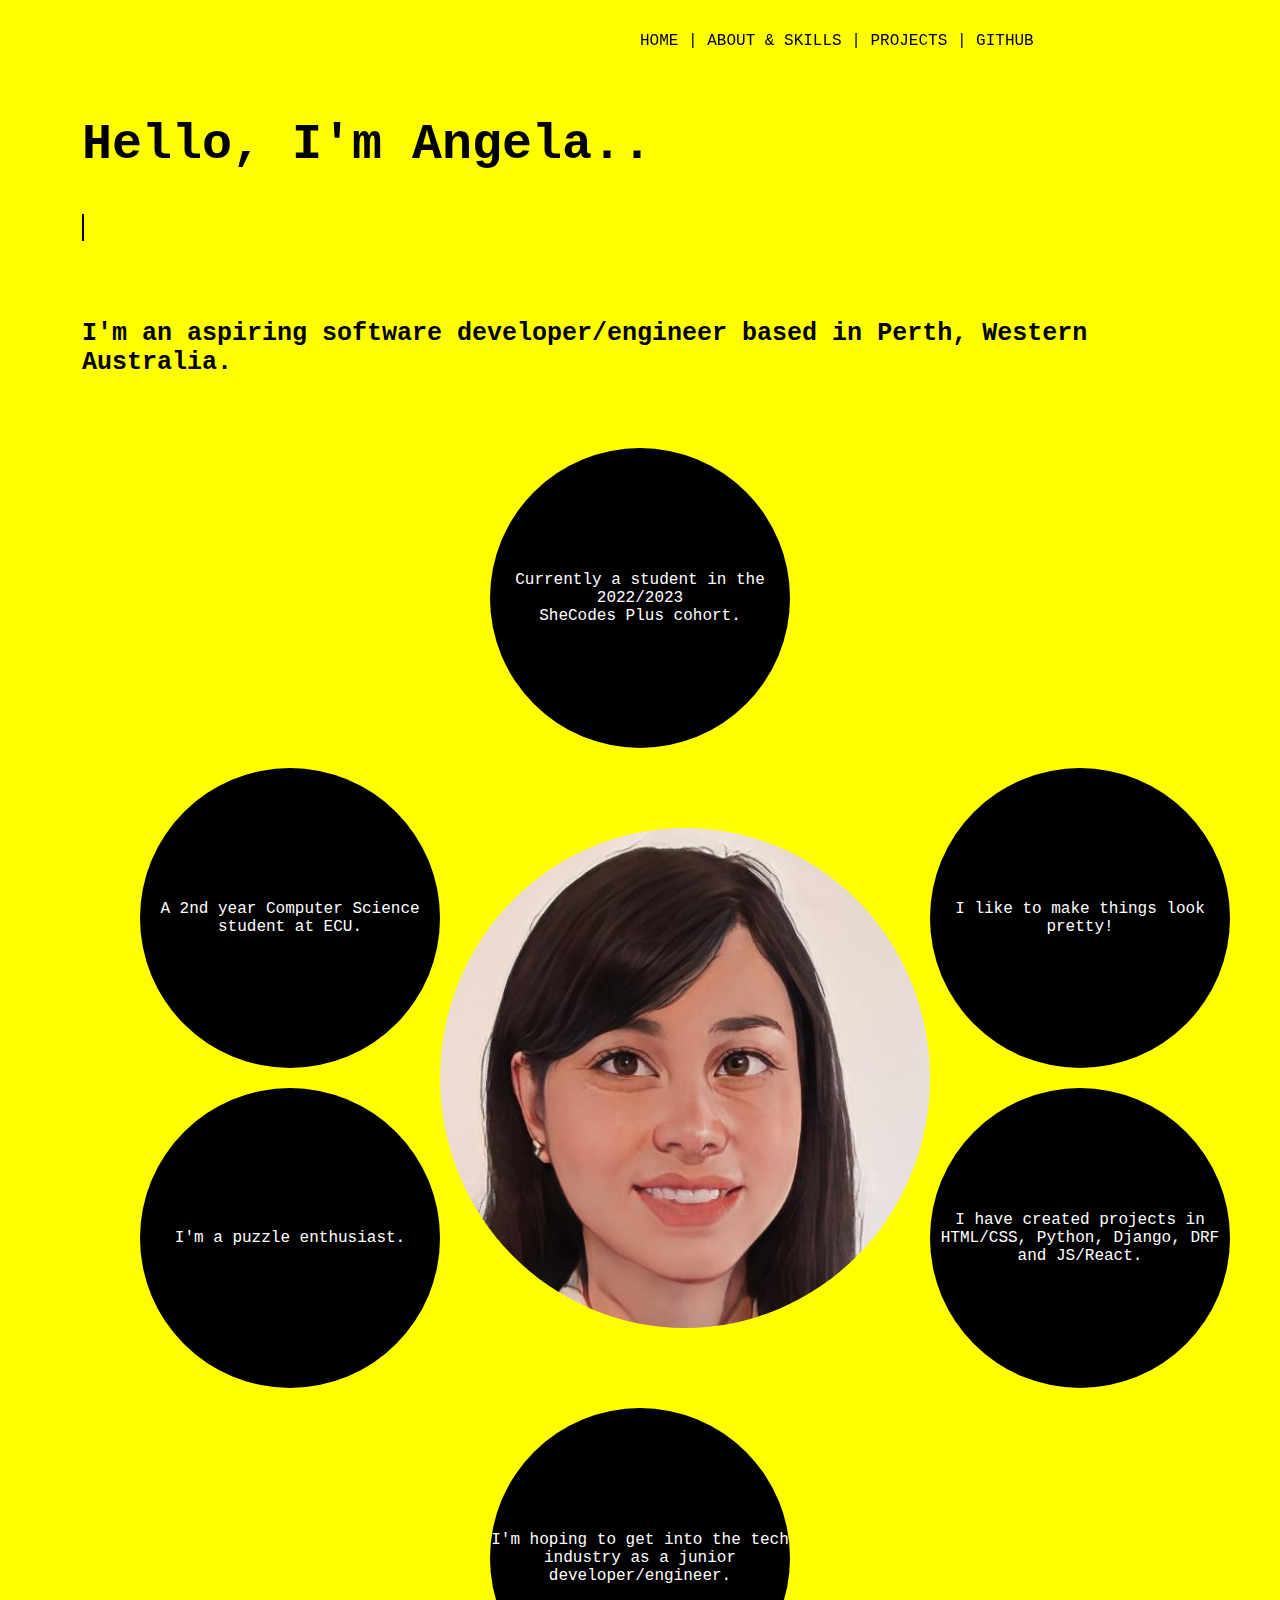
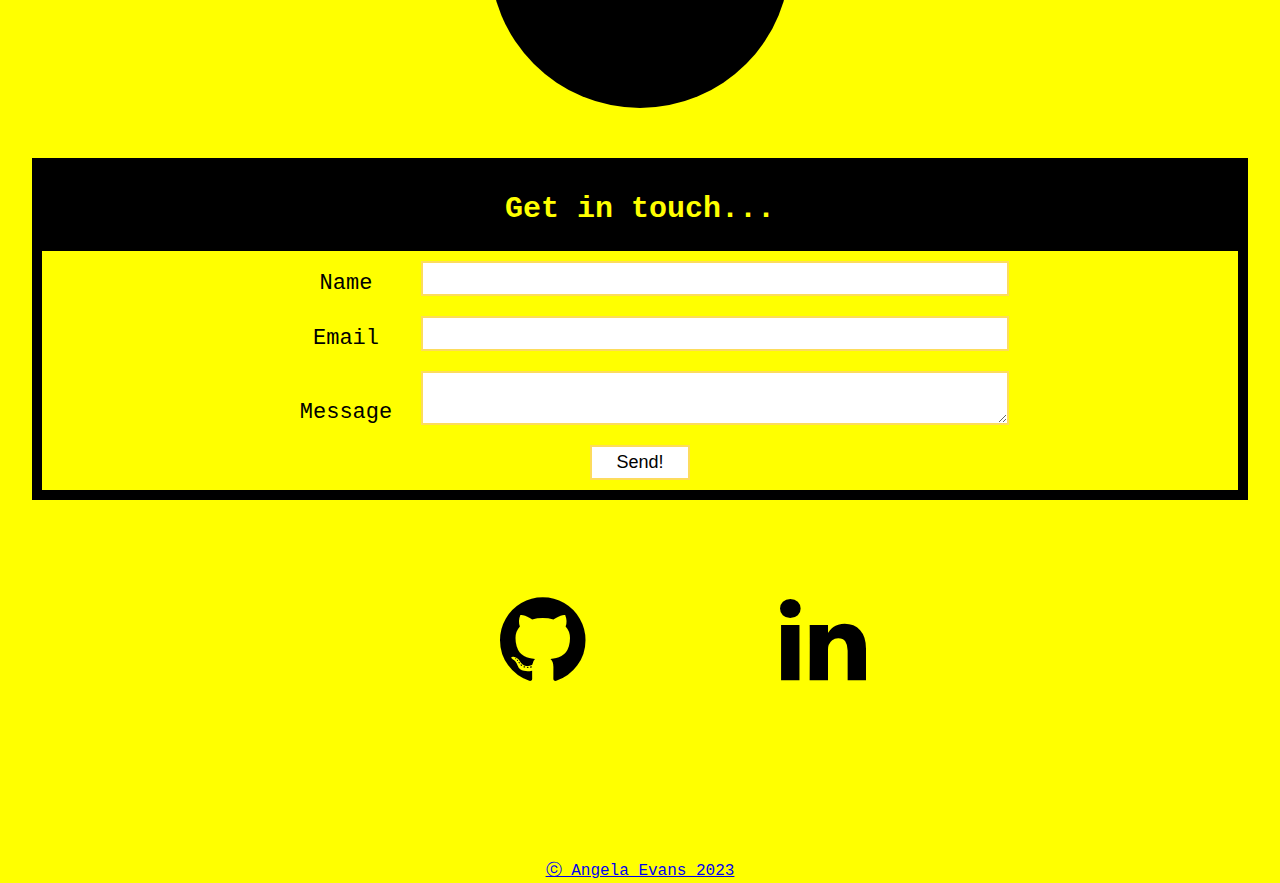
==== commit fcf8b079: "made img bigger" ====
--- a/index.html
+++ b/index.html
@@ -60,7 +60,7 @@
 
             <div class="row-1">
                 <div class="circle grow">
-                <p>Some Text</p>
+                <p>I'm hoping to get into the tech industry as a junior developer/engineer.</p>
                 </div>
             </div>
         </section>
--- a/styles.css
+++ b/styles.css
@@ -109,8 +109,8 @@
 }
 
 .center-img img{
-    height:350px;
-    width:330px;
+    height:500px;
+    width:490px;
     border-radius:60%;
 }
 
@@ -152,10 +152,12 @@
 }
 
 .fa {
-    padding: 20px;
+    display: flex;
+    justify-content: space-around;
+    padding: 120px;
     font-size: 30px;
     width: 30px;
-    text-align: center;
+    align-items: center;
     text-decoration: none;
     border-radius: 50%;
 }
